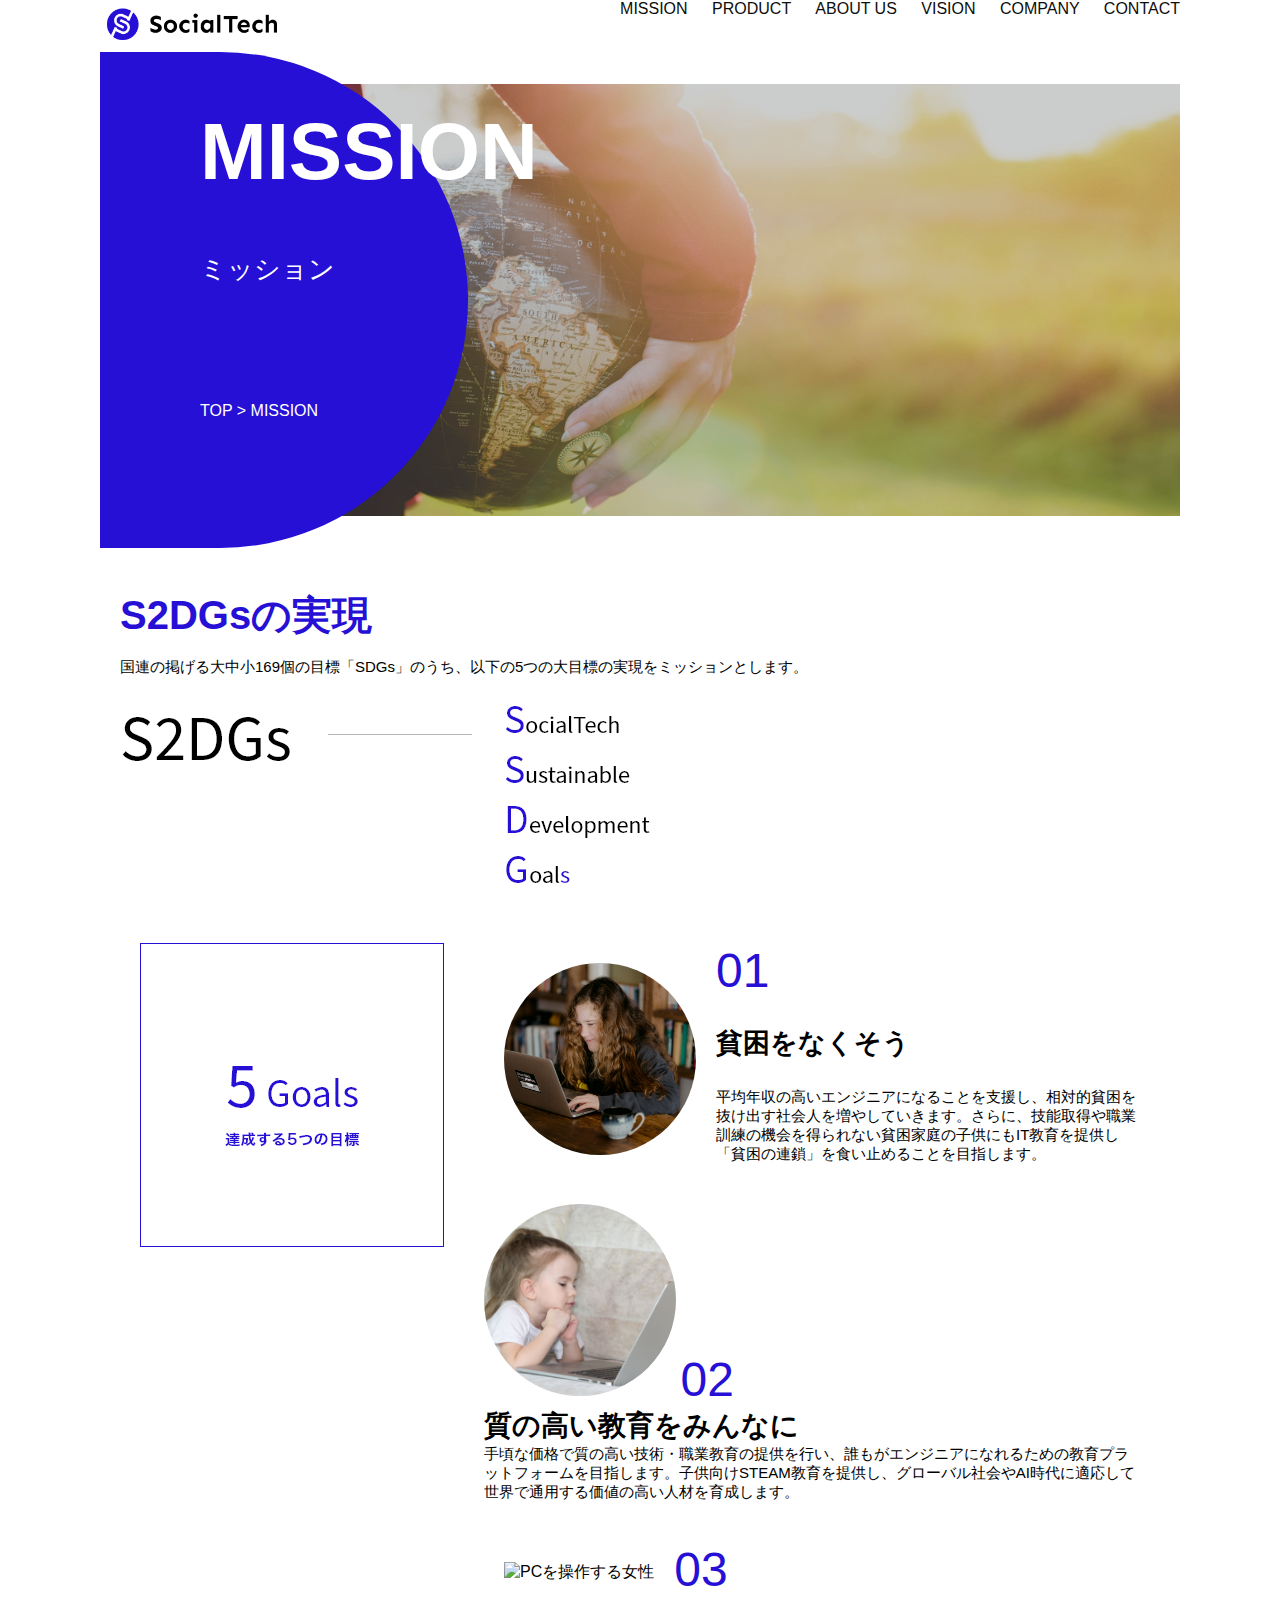
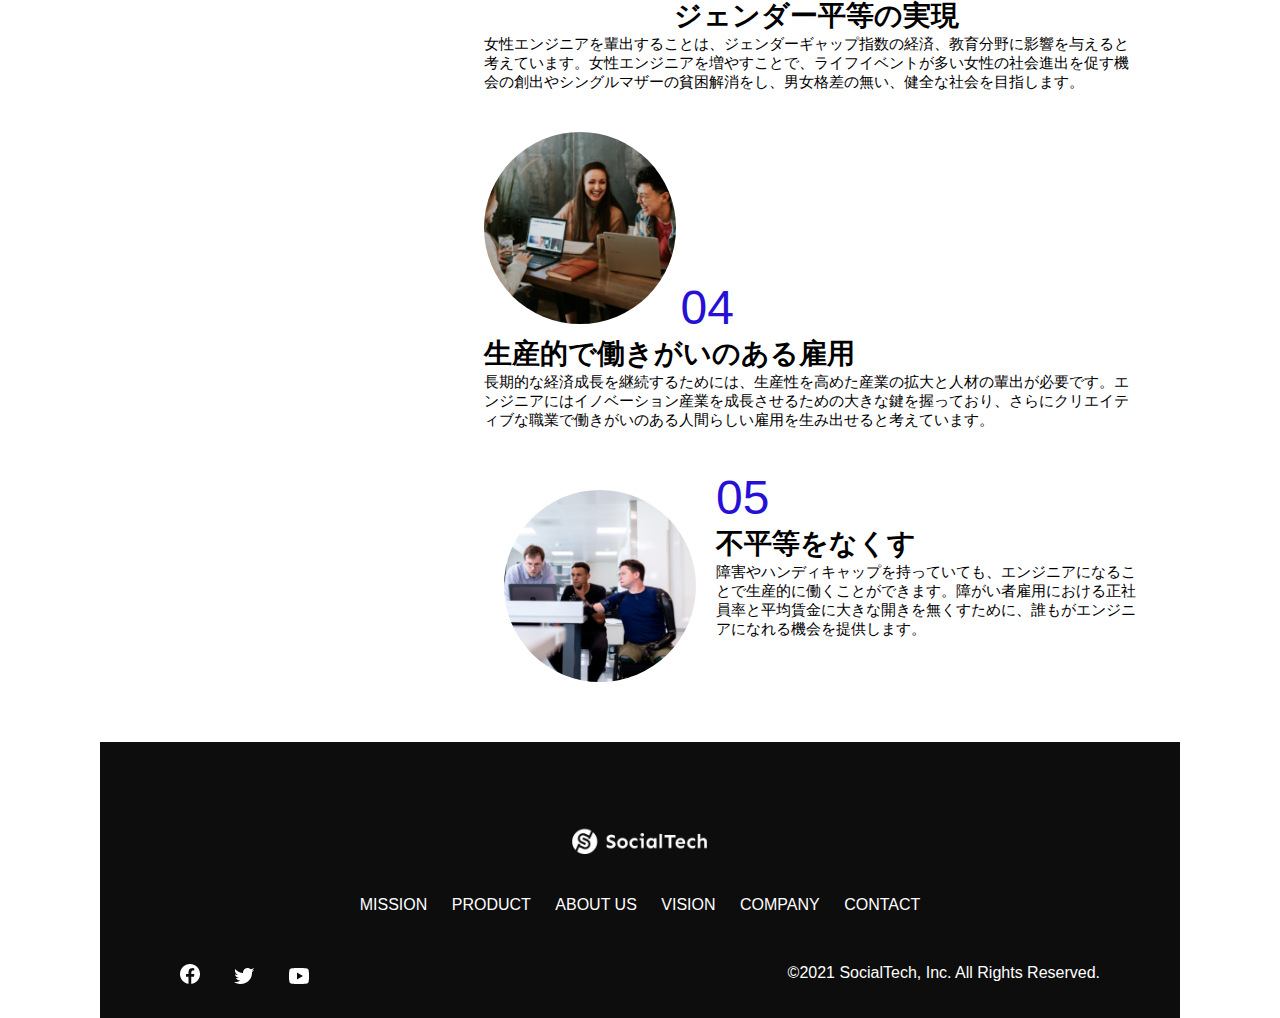
==== socialtech/mission.html @ 797f492d "Add files via upload" ====
<!DOCTYPE html>
<html>
  <head>
    <title>SocialTech - MISSION ミッション -</title>
    <meta charset="UTF-8">
    <meta name="description" content="SocialTechが目指す5つの目標(S2DGs)を紹介します">
    <meta name="viewport" content="width=device-width, initial-scale=1.0">
    <link rel="stylesheet" href="style.css">
  </head>

  <body>
    <!--　ヘッダー　-->
    <header>
      <!--ロゴ-->
      <a href="index.html" id="logo"><img src="images/logo.png" alt="トップページに戻る"></a>

      <!--PC用ナビゲーション-->
      <nav id="nav-pc">
        <a href="mission.html">MISSION</a>
        <a href="prooduct.html">PRODUCT</a>
        <a href="index.html#aboutus">ABOUT US</a>
        <a href="index.html#vision">VISION</a>
        <a href="index.html#company">COMPANY</a>
        <a href="index.html#contact">CONTACT</a>
      </nav>

      <!--スマホ用メニューボタン-->
      <img id="menu-sp" src="images/button-menu.png" alt="ナビゲーションを開く"　onclick="document.getElementById('nav-sp').style.display = 'block'">

      <!--スマホ用ナビゲーション-->
      <nav id="nav-sp">
        <img id="close" src="images/button-close.png" alt="ナビゲーションを閉じる"　onclick="document.getElementById('nav-sp').style.display = 'none'">
        <a id="logo-sp" href="index.html" onclick="document.getElementById('nav-sp').style.display = 'none'">
          <img src="images/logo-sp.png" alt="トップページに戻る"></a>
        <a class="menu" href="mission.html" onclick="document.getElementById('nav-sp').style.display = 'none'">MISSION</a>
        <a class="menu" href="product.html" onclick="document.getElementById('nav-sp').style.display = 'none'">PRODUCT</a>
        <a class="menu" href="index.html#aboutus" onclick="document.getElementById('nav-sp').style.display = 'none'">ABOUT US</a>
        <a class="menu" href="index.html#vision"
        onclick="document.getElementById('nav-sp').style.display = 'none'">VISION</a>
        <a class="menu" href="index.html#company"
        onclick="document.getElementById('nav-sp').style.display = 'none'">COMPANY</a>
        <a class="menu" href="index.html#contact"
        onclick="document.getElementById('nav-sp').style.display = 'none'">CONTACT</a>
        <div id="sns">
          <a href="https://www.facebook.com/sejuku2013"><img src="images/button-facebook.png" alt="Facebookのリンク"></a>
          <a href="https://twitter.com/samuraijuku"><img src="images/button-twitter.png" alt="Twitterのリンク"></a>
          <a href="https://www.youtube.com/channel/UCCFOQO5aDK0xXam4cUQXT8g"><img src="images/button-youtube.png" alt="YouTubeのリンク"></a>
        </div>
      </nav>
    </header>
    <main>
      <article>
        <section id="mission-main">
          <div id="mission-title">
            <h1>MISSION</h1>
            <span>ミッション</span>
            <div>TOP > MISSION</div>
          </div>
        </section>
        <section id="mission-s2dgs">
          <h2 class="mission-h2">S2DGsの実現</h2>
          <p>国連の掲げる大中小169個の目標「SDGs」のうち、以下の5つの大目標の実現をミッションとします。</p>
          <img src="images/mission/mission-s2dgs.png" alt="S2DGs">
        </section>
        <section id="mission-5goals">
          <div>
            <img id="s2dgs-image" src="images/mission/mission-5goals.png" alt="5Goals">
          </div>
          <div>
            <div>
              <img class="fivegoals-image-left" src="images/mission/mission-5goals01.png" alt="PCを操作する女の子">
              <span class="fivegoals-number">01</span>
              <h3 class="fivegoals-image-leftgoals-h3">貧困をなくそう</h3>
              <p class="fivegoals-p">
                平均年収の高いエンジニアになることを支援し、相対的貧困を抜け出す社会人を増やしていきます。さらに、技能取得や職業訓練の機会を得られない貧困家庭の子供にもIT教育を提供し「貧困の連鎖」を食い止めることを目指します。
              </p>
            </div>

            <div>
              <img class="fivegoals-image-right" src="images/mission/mission-5goals02.png" alt="PCを見つめる小さい女の子">
              <span class="fivegoals-number">02</span>
              <h3 class="fivegoals-h3">質の高い教育をみんなに</h3>
              <p class="fivegoals-p">
                手頃な価格で質の高い技術・職業教育の提供を行い、誰もがエンジニアになれるための教育プラットフォームを目指します。子供向けSTEAM教育を提供し、グローバル社会やAI時代に適応して世界で通用する価値の高い人材を育成します。
              </p>
            </div>

            <div>
              <img class="fivegoals-image-left" src="images/mission/mission-5gols03.png" alt="PCを操作する女性">
              <span class="fivegoals-number">03</span>
              <h3 class="fivegoals-h3">ジェンダー平等の実現</h3>
              <p class="fivegoals-p">
                女性エンジニアを輩出することは、ジェンダーギャップ指数の経済、教育分野に影響を与えると考えています。女性エンジニアを増やすことで、ライフイベントが多い女性の社会進出を促す機会の創出やシングルマザーの貧困解消をし、男女格差の無い、健全な社会を目指します。
              </p>
            </div>

            <div>
              <img class="fivegoals-image-right" src="images/mission/mission-5goals04.png" alt="笑顔で話し合う3人の男女">
              <span class="fivegoals-number">04</span>
              <h3 class="fivegoals-h3">生産的で働きがいのある雇用</h3>
              <p class="fivegoals-p">
                長期的な経済成長を継続するためには、生産性を高めた産業の拡大と人材の輩出が必要です。エンジニアにはイノベーション産業を成長させるための大きな鍵を握っており、さらにクリエイティブな職業で働きがいのある人間らしい雇用を生み出せると考えています。
              </p>
            </div>

            <div>
              <img class="fivegoals-image-left" src="images/mission/mission-5goals05.png" alt="障害を持つ男性が生き生きと働く様子">
              <span class="fivegoals-number">05</span>
              <h3 class="fivegoals-h3">不平等をなくす</h3>
              <p class="fivegoals-p">
                障害やハンディキャップを持っていても、エンジニアになることで生産的に働くことができます。障がい者雇用における正社員率と平均賃金に大きな開きを無くすために、誰もがエンジニアになれる機会を提供します。
              </p>
            </div>
          </div>
        </section>
      </article>
      <footer>
        <div id="footer-logo">
          <img src="images/logo-sp.png" alt="SocialTech">
        </div>
        <div id="footer-link">
          <a href="mission.html">MISSION</a>
          <a href="product.html">PRODUCT</a>
          <a href="index.html#aboutus">ABOUT US</a>
          <a href="index.html#vision">VISION</a>
          <a href="index.html#company">COMPANY</a>
          <a href="index.html#contact">CONTACT</a>
        </div>
        <div id="sns-footer">
          <a href="https://www.facebook.com/sejuku2013"><img src="images/button-facebook.png" alt="Facebookのリンク"></a>
          <a href="https://twitter.com/samuraijuku"><img src="images/button-twitter.png" alt="Twitterのリンク"></a>
          <a href="https://www.youtube.com/channel/UCCFOQO5aDK0xXam4cUQXT8g"><img src="images/button-youtube.png" alt="YouTubeのリンク"></a>
          <span id="copyright">&copy;2021 SocialTech, Inc. All Rights Reserved. </span>
        </div>
      </footer>
    </main>    
  </body>
</html>
---- socialtech/style.css ----
/*PC,スマホ共通スタイル*/
body{
  font-family:"Source Sans Pro","Hiragino Kaku Gothic ProN", "Meiryo", "Arial", sans-serif;
}
p{
  font-size:15px;
}
/*==============
　PC用のスタイル
================*/
@media screen and (min-width:768px){
  /*横幅設定*/
  body{
  max-width:1080px;
  min-width:960px;
  margin:0 auto 0 auto;
  }
 /*ヘッダー*/
 header{
  display:flex;
  justify-content:space-between;
 }
/*ナビゲーションのリンクの装飾設定*/
#nav-pc > a{
  text-decoration:none;
  margin-left:20px;
}
#nav-pc > a:link{
  color:#0d0d0d;
}
#nav-pc > a:visited{
  color:#0d0d0d;
}
#nav-pc > a:hover{
  color:#0d0d0d;
  text-decoration:underline;
}
#nav-pc > a:active{
  color:#0d0d0d
}
/*スマホ用ナビを非表示*/
#nav-sp,
#menu-sp{
  display:none;
}
/*メインビジュアル*/
#main-visual{
  position:relative;
  height:400px;
}
#main-message{
  position:absolute;
  top:0;
  left:0;
  background-color:#2710d5;
  color:#ffffff;
  border-radius:0 0 476px 0;
  max-width:620px;
  height:100%;
  width:100%;
  z-index:11;
}
#main-message > h1{
  font-size:60px;
  font-weight:bold;
  margin:100px 0 0 50px;
}
#main-message > p{
  font-size: 28px;
  margin:0 0 0 50px;
}
#main-visual > img{
  max-width:620px;
  border-radius:476px 0 0 0 ;
  position:absolute;
  top:0;
  right:0;
  z-index:10;
}
/*見出し*/
h2{
  margin:40px 0 0 0;
}
h2::after{
  content: url("images/line.png");
  margin-left:10px;
}
h3{
  font-size:27px;
}
/*ミッション*/
#mission{
  margin:80px auto 80px auto;
  width:100%;
}
#mission-flex{
  width:100%;
  display:flex;
}

#mission-flex > div{
  width:50%;
  margin:20px;
}
#mission-photo{
  width:100%;
}
#s2dgs{
  margin-top:50px;
  width:100%;
}

/*プロダクト*/
#product{
  background-color:#fafafa;
  margin:80px 0 80px 0;
  padding:10px 40px 0px 40px;
}
/*外枠*/
#product > div{
  margin-top:40px;
  display:flex;
}
/*左のカラム*/
#product-left{
  width:50%;
  margin-right:20px;
}
/*右のカラム*/
#product-right{
  width:50%;
  margin-left:20px;
  margin-top:80px;
}
/*画像+説明の枠*/
#product-left > div{
  position:relative;
  height:480px;
  margin-right:20px;
}
#product-right > div{
  position:relative;
  height:480px;
  margin-left:20px;
}

/*画像*/
.product-photo{
  width:100%;
}
/*説明文の枠*/
.product-explain{
  background-color:#ffffff;
  position:absolute;
  left:0;
  top:280px;
  margin:0 40px 0 40px;
  padding:20px;
  box-shadow:5px 5px 10px rgba(0,0,0,0.05);
}

/*説明文の英語*/
.product-explain > span{
  color:#2710d5;
  font-weight:bold;
  font-size:16px;
  margin:0;
}
/*説明文の見出し*/
.product-explain > h3{
  font-size:20px;
  margin:5px 0 5px 0;
}
/*説明文*/
.product-explain > p{
  font-size:14px;
  margin:0;
}
/*「もっとみる」ボタン*/
#product-more{
margin: 0 auto -42px auto;
}
/*ABOUT US*/
#aboutus{
  margin:80px auto 80px auto;
}
/*3つの組織文化と画像を入れる枠*/
#aboutus > div{
  display: flex;
}
/*画像*/
.culture-img{
  width:100%;
  align-self:flex-start;
}
.culture-img2{
  margin-top:50px;
  width:100%;
}
/*3つの組織文化の表*/
.culture-table{
  margin-right:50px;
}
/*番号*/
.culture-num{
  font-size:80px;
  color:#2710d5;
  margin:0 20px 0 0;
}
/*組織文化英語*/
.culuture-en{
  color:#2710d5;
  font-weight:bold;
  font-size:24px;
  display:block;
}
/*組織文化日本語*/
.culture-jp{
  font-size:28px;
  font-weight:bold;
}
/*説明文*/
.culuture-description{
  margin:0;
}
/*ビジョン*/
#vision{
  margin:80px auto 80px auto;
}
/*セクション内の外枠*/
#vision > div{
  width:100%;
  display:flex;
  justify-content:space-between;
  flex-wrap:wrap;
}
/*7つの行動指針の枠*/
.vision-box{
  width:300px;
  height:300px;
  margin-bottom:30px;
  position:relative;
}
.vision-box > img{
  width:100%;
  height:auto;
  position:absolute;
  top:0;
  left:0;
  z-index:30;
}
.vision-box > span{
  position:absolute;
  top:0;
  left:0;
  z-index:31;
  margin-right:20px;
}
.visionbox > span > h4{
  color:#2710d5;
  font-size:19px;
  margin:80px 0 0 0;
}
.vision-box > span > h4::first-letter{
  font-size:40px;
}
.vision-box > span >h5{
  font-size:20px;
  margin:0 0 0 0;
}
.vision-box > span > p{
  margin:10px 0 0 0;
}
/*会社概要*/
#company{
  margin:80px auto 80px auto;
}
#company-table{
  width:100%;
}
.tableheader{
  text-align:left;
  padding:20px;
  border-bottom-color:#2710d5;
  border-bottom-width:1px;
  border-bottom-style:solid;
  width:100px;
}
.tableheader-first{
  text-align:left;
  padding:20px;
  border-bottom-color:#2710d5;
  border-bottom-width:1px;
  border-bottom-style:solid;
  border-top-color:#2710d5;
  border-top-width:1px;
  border-top-style:solid;
  width:100px;
}
.cell{
  padding:30px;
  border-bottom-color:#ececec;
  border-bottom-width:1px;
  border-bottom-style:solid;
}
.cell-first{
  padding:30px;
  border-bottom-color:#ececec;
  border-bottom-width:1px;
  border-bottom-style:solid;
  border-top-color:#ececec;
  border-top-width:1px;
  border-top-style:solid;
}
#company > iframe{
  width:100%;
  height:368px;
  margin-top:40px;
}
/*お問い合わせ*/
#contact{
  margin:80px auto 80px auto;
}
/*外枠*/
#contact > form > div{
  display:flex;
  flex-direction:row;
  flex-wrap:wrap;
  padding-bottom:30px;
}

/*左列の見出し*/
.contact-heading{
  width:240px;
  align-self:center;
}
/*見出しのラベル*/
.contact-label{
  font-weight:bold;
}
/*必須*/
.contact-span{
  color:#ce2222;
  margin:0 0 0 20px;
  font-weight:bold;
}
/*テキストボックス*/
.contact-textbox{
  border-top:0;
  border-left:0;
  border-right:0;
  border-bottom-width:1px;
  border-bottom-color:#707070;
  border-bottom-style:solid;
  background-color:#fafafa;
  width:400px;
  height:56px;
}
/*お問い合わせ内容のテキストエリア*/
.contact-textarea{
  border-top:0;
  border-left:0;
  border-right:0;
  border-bottom-width:1px;
  border-bottom-color:#707070;
  border-bottom-style:solid;
  background-color:#fafafa;
  width:400px;
  height:200px;
}
/*個人情報の取り扱い*/
details{
  width:700px;
}
details > div{
  background-color:#fafafa;
  padding:20px;
}
details > div > span{
  font-weight:bold;
}

/*フッター*/
footer{
  background-color:#0d0d0d;
  text-align: center;
  padding:80px 80px 30px 80px;
}
#footer-logo{
  margin-bottom:30px;
}
#footer-link{
  margin-bottom:50px;
}
#footer-link > a{
  text-decoration:none;
  margin:10px;
}
#footer-link > a:link{
  color:#ffffff;
}
#footer-link > a:visited{
  color:#ffffff;
}
#footer-link > a:hover{
  color:#ffffff;
  text-decoration:underline;
}
#footer-link > a:active{
  color:#ffffff;
}
#sns-footer{
  text-align:left;
  width:100%;
}
#sns-footer > a{
  margin-right:30px;
}
#copyright{
  color:#ffffff;
  float:right;
}
/*mission.html用スタイル*/
/*ミッションのメインビジュアル*/
#mission-main{
  height:496px;
  width:100%;
  background-image:url("images/mission/mission-main.png");
  background-repeat:no-repeat;
  background-position-y:center;
}
#mission-title{
  background-color:#2710d5;
  width:368px;
  color:#ffffff;
  height:496px;
  border-radius:0 248px  248px 0;
  position:relative;
}
#mission-title > h1{
  position:absolute;
  top:0;
  left:100px;
  font-size:80px;
}
#mission-title > span{
  position:absolute;
  top:200px;
  left:100px;
  font-size:26px;
}
#mission-title > div{
  position:absolute;
  top:350px;
  left:100px;
  font-size:16px;
}
#mission-s2dgs{
  width:100%;
  margin:20px;
}
.mission-h2{
  color:#2710d5;
  font-size:40px;
}
.mission-h2::after{
  content:none;
}
#mission-5goals{
  margin:20px;
  display:flex;
}
#mission-5goals > div {
  flex-grow:1;
  padding:20px;
}
#mission-5goals > div > div {
  margin-bottom:40px;
}
.fivegoals-image-riight{
  float:right;
  margin:20px;
}
.fivegoals-image-left{
  float:left;
  margin:20px;
}
.fivegoals-number{
  color:#2710d5;
  font-size:48px;
  margin:0;
}
.fivegoals-h3{
  font-size:28px;
  margin:0;
}
.fivegoals-p{
  margin:0;
}

/*プロダクトページ*/
#product-main{
  height:496px;
  width:100%;
  background-image:url("images/product/product-main.png");
  background-repeat:no-repeat;
  background-position-y:center;
}
#product-title{
  background-color:#2710d5;
  width:368px;
  color:#ffffff;
  height:496px;
  border-radius:0 248px 248px 0;
  position:relative;
}
#product-title > h1 {
  position:absolute;
  top:0;
  left:10px;
  font-size:80px;
}
#product-title > span {
  position:absolute;
  top:200px;
  left:100px;
  font-size:26px;
}
#product-title > div {
  position:absolute;
  top:350px;
  left:100px;
  font-size:16px;
}

/*セクション*/
.product-section1{
  position:relative;
  margin:20px;
  height:340px;
}
.product-section1 > img {
  position:abcolute;
  top:0;
  left:0;
  width:450px;
  margin:0 40px 30px 0;
  border-radius:0 432px 0 0;
}
.product-section1 > div {
  position:absolute;
  top:0;
  left:480px;
}
/*セクション*/
.product-section2{
  position:relative;
  margin:20px;
  height:340px;
}
.product-section2 > img {
  position:absolute;
  top:0;
  right:0;
  width:450px;
  margin:0 0 30px 40px;
  border-radius:432px 0 0 0;
}
.product-section2 > div {
  width:500px;
  position:absolute;
  top:0;
  left:0;
}
.product-h2{
  color:#2710d5;
  font-size:24px;
  margin:0;
}
.product-h3{
  font-size:28px;
  margin:0;
}
}
/*=====================
 スマートフォン用のスタイル
 ======================*/
 @media screen and (max-width:767px){
  /*ここにMISSIONページのスマートフォン用のCSSを記述する*/
  body{
    min-width:375px;
    margin:0;
  }
  /*PC用ナビゲーション非表示*/
  #nav-pc{
    display:none;
  }
  /*ハンバーガーメニュー*/
  #menu-sp{
    float:right;
    padding:0;
  }

 /*スマホ用ナビゲーションの表示切替*/
 /*初期状態、レイアウトと非表示設定*/
 #nav-sp{
  background-color:#2710d5;
  position:absolute;
  left:0;
  top:0;
  height:100%;
  width:100%;
  display:none;
  z-index:100;
 }
 /*　×ボタン　*/
 #close{
  position:absolute;
  top:20px;
  right:20px;
 }
 /*ナビゲーションメニュー用ロゴ*/
 #logo-sp{
  margin:80px 0 30px 20px;
 }
 /*ナビゲーションのリンクの装飾設定*/
 #nav-sp > a{
  display:block;
 }
 #nav-sp > a:link{
  color:#ffffff;
 }
 #nav-sp > a:visited{
  color:#ffffff;
 }
 #nav-sp >a:hover{
  color:#ffffff;
  text-decoration:underline;
 }
 #nav-sp > a:active{
  color:#ffffff;
 }
 #nav-sp > .menu{
  text-decoration:none;
  display:block;
  margin:0 20px 0 20px;
  height:44px;
  font-size:16px;
  background-image:url("images/arrow.png");
  background-repeat:no-repeat;
  background-position:right top;
 }
 #sns{
  position:absolute;
  bottom:20px;
  left:20px;
 }
 #sns > a{
  margin-right:30px;
 }

 /*メインビジュアル*/
 #main-visual{
  position:relative;
  height:470px;
  width:100%;
  overflow:hidden;
 }
 #main-visual > div {
  position:absolute;
  top:0;
  left:0;
  background-color:#2710d5;
  color:white;
  border-radius:0 0 476px 0;
  text-align:center;
  height:280px;
  width:100%;
  z-index:11;
 }
 #main-visual > div > h1 {
  font-size:28px;
  margin:90px 0 0 0;
 }
 #main-visual > div > p {
  margin:0;
 }
 #main-visual > img {
  width:100%;
  border-radius:476px 0 0 0;
  z-index:10;
  position:absolute;
  bottom:0;
  right:0;
 }

 /*見出し*/
 h2::after{
  content:url("images/line.png");
  margin-left:10px;
 }
 h3{
  font-size:24px;
  margin:10px 0 0 0;
 }
  
  /*ミッション*/
  #mission{
    margin:20px;
  }
  #mission-photo{
    width:100%;
  }
  #s2dgs{
    width:100%;
  }

  /*プロダクト*/
  #product{
    background-color:#fafafa;
    padding-top:10px;
  }
  #product h2{
    margin-left:20px;
  }
    /*外枠*/
    /*左右のカラム　スマホでは縦並び*/
    #product-left,
    #product-right{
      margin-right:20px;
      margin-left:20px;
    }

    /*画像＋説明の枠*/
    #product-left > div,
    #product-right > div{
      position:relative;
      height:540px;
    }
    /*説明文の枠*/
    .product-explain{
      background-color:#ffffff;
      position:absolute;
      left:0;
      bottom:50px;
      padding:20px;
      box-shadow:5px 5px 10px rgba(0,0,0,0.05);
    }
    .product-explain > span{
      color:#2710d5;
      font-weight:bold;
      font-size:16px;
      margin:0px;
    }
    .product-explain > h3{
      margin:10px 0 10px 0;
    }

    /*画像*/
    .product-photo{
      width:100%;
    }
    #product-more > img{
      margin:0 0 -42px 20px;
    }

    /*ABOUT US*/
    #aboutus{
      margin:80px 20px 80px 20px;
    }
    #aboutus > div{
      display:flex;
      flex-direction:column;
    }
    .culture-table{
      width:100%;
      padding-right:20px;
      order:2;
    }
    .culture-img{
      width:100%;
      order:1;
    }
    .culture-img2{
      width:100%;
    }
    .culture-num{
      font-size:80px;
      color:#2710d5;
    }
    .culutre-en{
      color:#2710d5;
      font-weight:bold;
      font-size:24px;
      display:block;
    }
    .culture-jp{
      display:block;
    }
    .culture-description{
      margin:0;
    }

    /*ビジョン*/
    #vision{
      margin:80px 20px 80px 20px;
    }

    .vision-box{
      width:300px;
      height:300px;
      margin-bottom:30px;
      position:relative;
    }

    .vision-box > img {
      width:100%;
      height:auto;
      position:absolute;
      top:0;
      left:0;
      z-index:30;
    }

    .vision-box > span{
      position:absolute;
      top:0;
      left:0;
      z-index:31;
      margin-right:20px;
    }

    .vision-box > span > h4 {
      color:#2710d5;
      font-size:19px;
      margin:60px 0 0 0;
    }

    .vision-box > span > h5 {
      font-size:20px;
      margin:0 0 0 0;
    }

    .vision-box > span > p {
      margin:10px 0 0 0;
    }

    /*会社概要*/
    #company{
      margin:0 20px 0 20px;
    }
    #company > h3 {
      margin-bottom:20px;
    }

    #company > table {
      width:100%;
    }
    .tableheader-first{
      text-align:left;
      padding:20px;
      border-bottom-color:#2710d5;
      border-bottom-width:1px;
      border-bottom-style:solid;
      border-top-color:#2710d5;
      border-top-width:1px;
      border-top-style:solid;
      width:50px;
    }
    .tableheader{
      text-align:left;
      padding:20px;
      border-bottom-color:#2710d5;
      border-bottom-width:1px;
      border-bottom-style:solid;
      width:50px;
    }
    .cell{
      padding:20px;
      border-bottom-color:#ececec;
      border-bottom-width:1px;
      border-bottom-style:solid;
    }
    .cell-first{
      padding:20px;
      border-bottom-color:#ececec;
      border-bottom-width:1px;
      border-bottom-style:solid;
      border-top-color:#ececec;
      border-top-width:1px;
      border-top-style:solid;
    }
    #company > iframe {
      width:100%;
      height:240px;
      margin:40px 0 0 0;
    }

    /*お問い合わせ*/
    #contact{
      margin:80px 20px 80px 20px;
    }
    #contact > h3 {
      margin-bottom:20px;
    }
    #contact > form > div {
      margin-bottom:20px;
    }
    .contact-heading{
      margin-bottom:20px;
    }

    /*ラベル*/
    .contact-label{
      font-weight:bold;
    }
    /*必須*/
    .contact-span{
      color:#ce2222;
      margin:0 0 0 20px;
      font-weight:bold;
    }
    .contact-textbox{
      height:56px;
      border-top:0;
      border-left:0;
      border-right:0;
      background-color:#fafafa;
      border-bottom-color:#707070;
      border-bottom-width:1px;
      border-style:solid;
      min-width:300px;
      width:100%;
    }
    .contact-textarea{
      height:150px;
      border-top:0;
      border-left:0;
      border-right:0;
      background-color:#fafafa;
      width:100%;
    }
    .radiobutton{
      margin-bottom:20px;
    }
    .radiobutton + label::after {
      content:"\A";
      white-space:pre;
    }

    /*フッター*/
    footer{
      background-color:#0d0d0d;
      padding:30px 20px 50px 20px;
    }
    #footer-logo{
      margin-bottom:30px;
    }
    #footer-link{
      margin-bottom:50px;
    }
    #footer-link > a {
      text-decoration:none;
      margin:0 20px 30px 0;
      display:block;
      background-image:url("images/arrow.png");
      background-repeat:no-repeat;
      background-position:right top;
    }
    #footer-link > a:link {
      color:#ffffff;
    }
    #footer-link > a:visited {
      color:#ffffff;
    }
    #footer-link > a:hover {
      color:#ffffff;
      text-decoration:underline;
    }
    #footer-link > a:active{
      color:#ffffff;
    }

    #sns-footer > a {
      margin-right:30px;
    }
    #copyright{
      font-size:12px;
      display:block;
      margin-top:30px;
      color:#ffffff;
    }

    /*mission.html用スタイル*/
    /*ミッションのメインビジュアル*/
    #mission-main{
      height:256px;
      width:100%;
      background-image:url("images/mission/mission-main.png");
      background-repeat:no-repeat;
      background-position-y:center;
      background-size:auto 208px;
    }
    #mission-title{
      background-color:#2710d5;
      width:136px;
      color:#ffffff;
      height:256px;
      border-radius:0 248px 248px 0;
      position:relative;
    }
    #mission-title > h1 {
      position:absolute;
      top:0;
      left:20px;
      font-size:40px;
    }
    #mission-title > span {
      position:absolute;
      top:110px;
      left:20px;
      font-size:18px;
    }
    #mission-title > div {
      position:absolute;
      top:180px;
      left:20px;
      font-size:13px;
    }
    /*ミッションページ　S2DGSの設定*/
    #mission-s2dgs{
      margin:20px;
    }
    .mission-h2{
      color:#2710d5;
      font-size:38px;
      margin:0px;
    }
    .mission-h2::after{
      content:none;
    }
    #mission-s2dgs > img {
      width:100%;
    }
    /*ミッションページ　5Goalsの設定*/
    #mission-5goals{
      margin:20px;
    }
    #mission-5goals > div > div {
      margin-bottom:40px;
    }
    #s2dgs-image{
      width:100%;
    }
    .fivegoals-image-right{
      margin:20px auto 20px auto;
      display:block;
    }
    .fivegoals-image-left{
      margin:20px auto 20px auto;
      display:block;
    }
    .fivegoals-number{
      color:#2710d5;
      font-size:48px;
      margin:0;
    }
    .fivegoals-h3{
      font-size:28px;
      margin:0;
    }
    .fivegoals-p{
      margin:0;
    }

    /*プロダクトページ*/
    #product-main{
      height:256px;
      width:100%;
      background-image:url("images/product/product-main.png");
      background-repeat:no-repeat;
      background-position-y:center;
      background-size:auto 208px;
    }
    #product-title{
      background-color:#2710d5;
      width:136px;
      color:#ffffff;
      height:256px;
      border-radius:0 248px 248px 0;
      position:relative;
    }
    #product-title > h1 {
      position:absolute;
      top:0;
      left:20px;
      font-size:40px;
    }
    #product-title > span {
      position:absolute;
      top:110px;
      left:20px;
      font-size:18px;
    }
    #product-title > div {
      position:absolute;
      top:180px;
      left:20px;
      font-size:13px;
    }

    .product-section1{
      margin:20px;
    }
    .product-section1 > img {
      width:100%;
      border-radius:0 300px 0 0;
    }
    .product-section2{
      margin:20px;
      display:flex;
      flex-direction:column;
    }
    .product-section2 > img {
      order:1;
      width:100%;
      border-radius:300px 0 0 0;
    }
    .product-section2 > div {
      order:2;
    }
    .product-h2{
      color:#2710d5;
      font-size:24px;
      margin:0;
    }
    .product-h3{
      font-size:28px;
      margin:0;
    }
  }
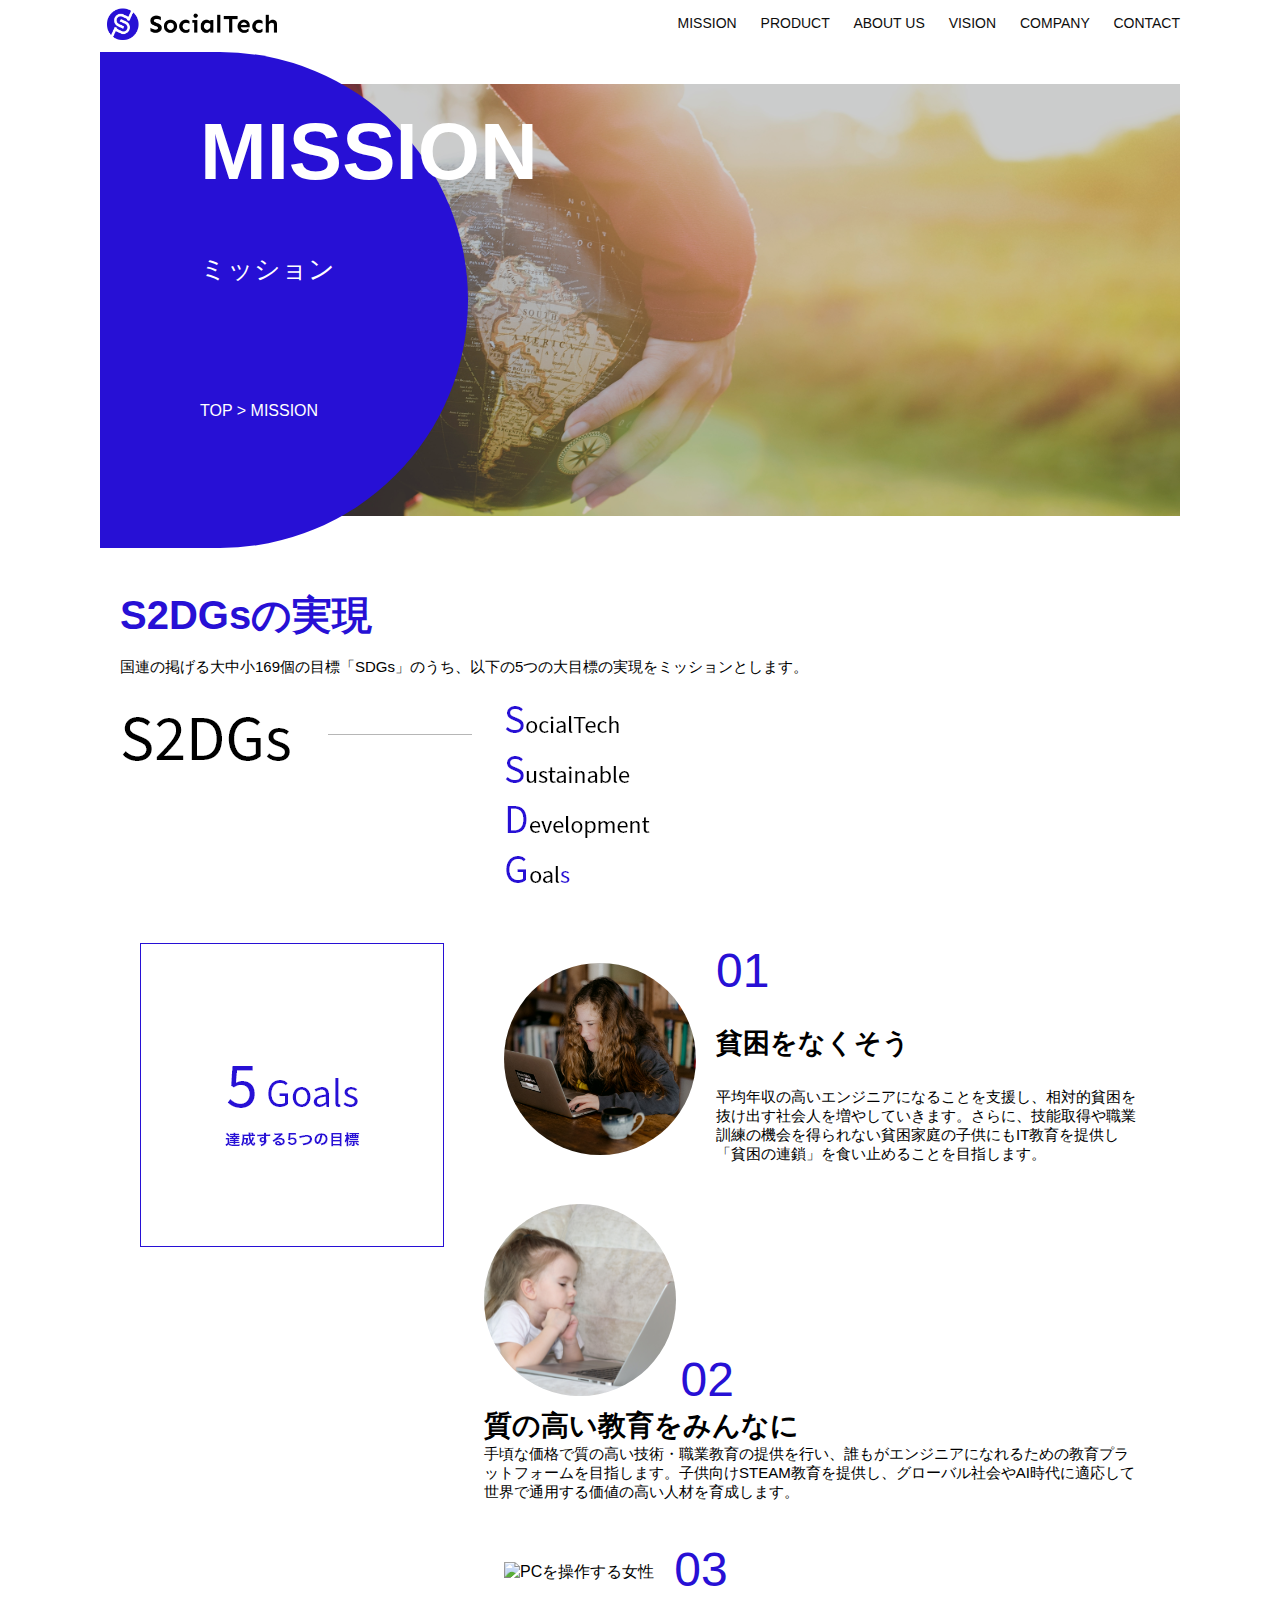
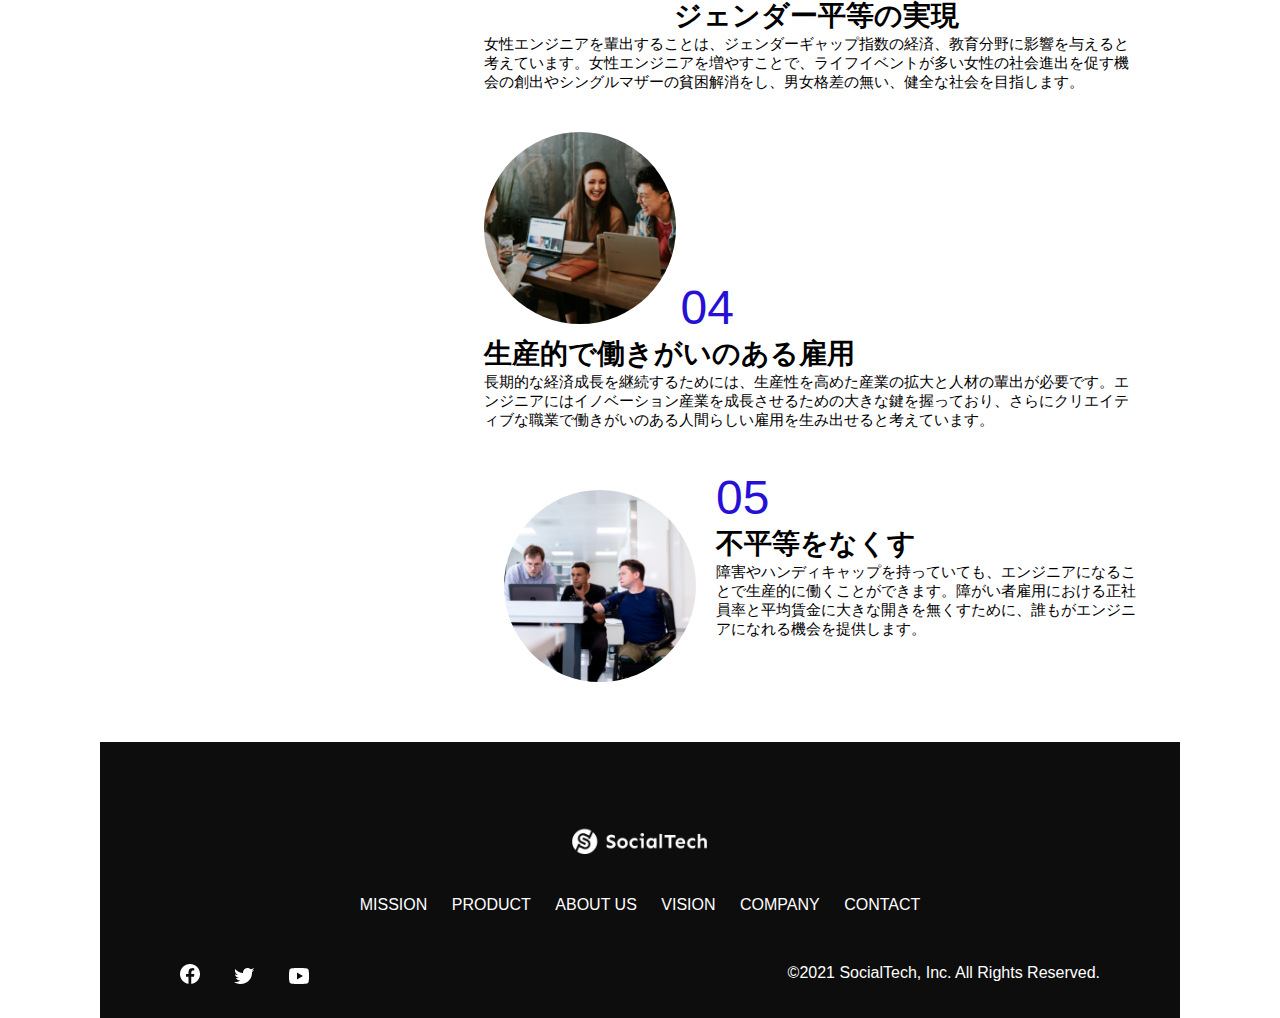
==== commit d1161d66: "Add files via upload" ====
--- a/socialtech/mission.html
+++ b/socialtech/mission.html
@@ -17,7 +17,7 @@
       <!--PC用ナビゲーション-->
       <nav id="nav-pc">
         <a href="mission.html">MISSION</a>
-        <a href="prooduct.html">PRODUCT</a>
+        <a href="product.html">PRODUCT</a>
         <a href="index.html#aboutus">ABOUT US</a>
         <a href="index.html#vision">VISION</a>
         <a href="index.html#company">COMPANY</a>
@@ -25,11 +25,11 @@
       </nav>
 
       <!--スマホ用メニューボタン-->
-      <img id="menu-sp" src="images/button-menu.png" alt="ナビゲーションを開く"　onclick="document.getElementById('nav-sp').style.display = 'block'">
+      <img id="menu-sp" src="images/button-menu.png" alt="ナビゲーションを開く"onclick="document.getElementById('nav-sp').style.display = 'block'">
 
       <!--スマホ用ナビゲーション-->
       <nav id="nav-sp">
-        <img id="close" src="images/button-close.png" alt="ナビゲーションを閉じる"　onclick="document.getElementById('nav-sp').style.display = 'none'">
+        <img id="close" src="images/button-close.png" alt="ナビゲーションを閉じる"onclick="document.getElementById('nav-sp').style.display = 'none'">
         <a id="logo-sp" href="index.html" onclick="document.getElementById('nav-sp').style.display = 'none'">
           <img src="images/logo-sp.png" alt="トップページに戻る"></a>
         <a class="menu" href="mission.html" onclick="document.getElementById('nav-sp').style.display = 'none'">MISSION</a>
--- a/socialtech/style.css
+++ b/socialtech/style.css
@@ -20,6 +20,13 @@
   display:flex;
   justify-content:space-between;
  }
+
+ /*ナビゲーションのレイアウト*/
+ #nav-pc{
+  font-size:14px;
+  padding-top:15px;
+ }
+
 /*ナビゲーションのリンクの装飾設定*/
 #nav-pc > a{
   text-decoration:none;
